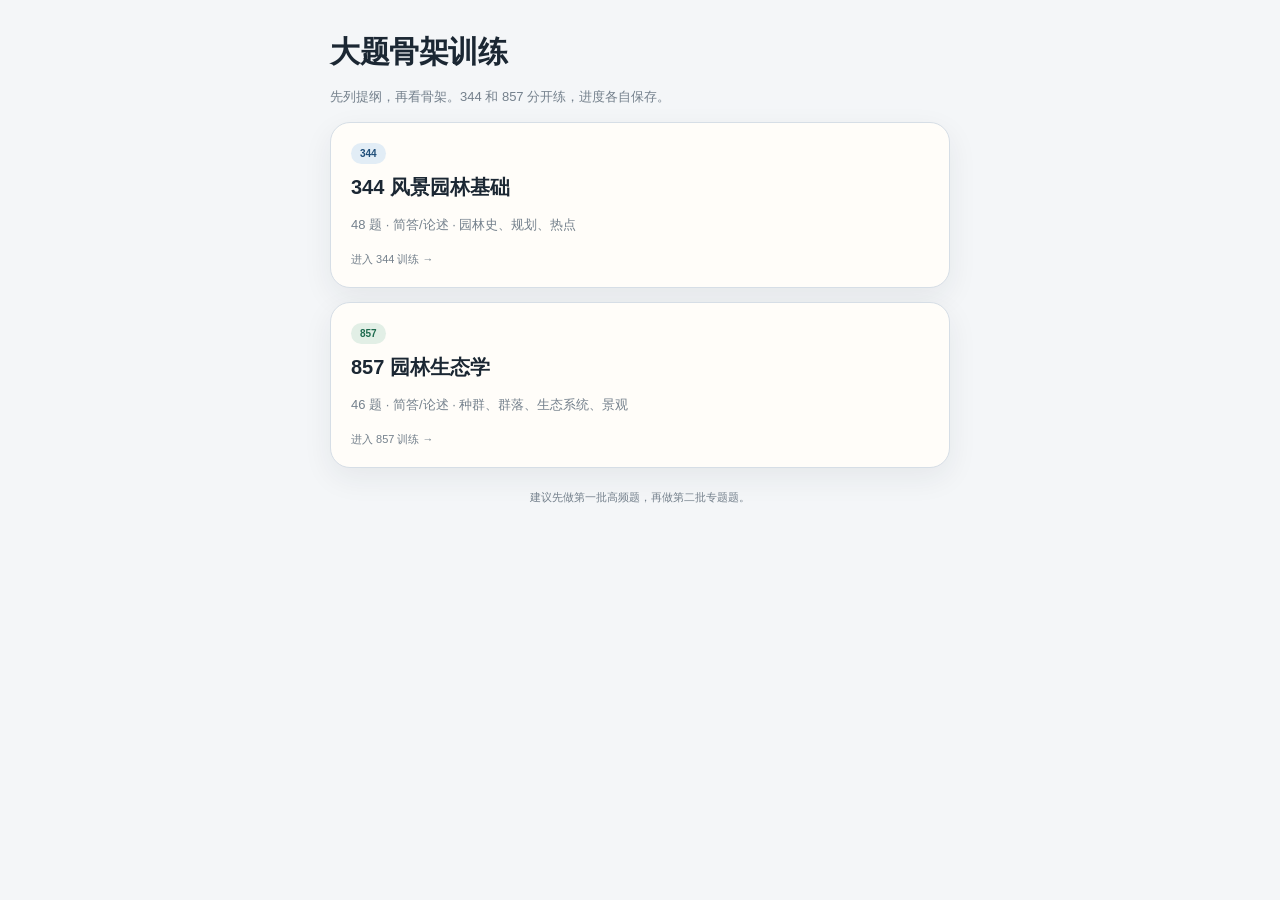
==== index.html @ 08ed9bfb "Add files via upload" ====
<!DOCTYPE html>
<html lang="zh-CN"><head><meta charset="UTF-8"><meta name="viewport" content="width=device-width,initial-scale=1"><title>344 / 857 大题骨架训练</title>
<style>
:root{--bg:#f4f6f8;--card:#fffdf9;--ink:#1b2733;--muted:#74808c;--line:#d6dee6}
*{box-sizing:border-box}body{margin:0;background:var(--bg);color:var(--ink);font-family:-apple-system,BlinkMacSystemFont,"PingFang SC","Microsoft YaHei",sans-serif;padding:32px 18px}
.wrap{max-width:620px;margin:0 auto}h1{font-size:30px;margin:0 0 6px;letter-spacing:-.5px}p{color:var(--muted);font-size:13px;line-height:1.7}
a.card{display:block;text-decoration:none;color:inherit;background:var(--card);border:1px solid var(--line);border-radius:20px;padding:20px;margin-top:14px;box-shadow:0 10px 30px rgba(28,42,54,.07)}
a.card:active{transform:scale(.995)}.tag{display:inline-block;font-size:10px;font-weight:800;padding:5px 9px;border-radius:99px;margin-bottom:10px}
.blue{color:#1f4e79;background:#e2edf6}.green{color:#1f6b4f;background:#e2efe6}.card h2{margin:0 0 4px;font-size:20px}.card small{color:var(--muted);font-size:11px}
.foot{margin-top:22px;font-size:11px;color:var(--muted);text-align:center}
</style></head><body><div class="wrap"><h1>大题骨架训练</h1><p>先列提纲，再看骨架。344 和 857 分开练，进度各自保存。</p>
<a class="card" href="./344/"><span class="tag blue">344</span><h2>344 风景园林基础</h2><p>48 题 · 简答/论述 · 园林史、规划、热点</p><small>进入 344 训练 →</small></a>
<a class="card" href="./857/"><span class="tag green">857</span><h2>857 园林生态学</h2><p>46 题 · 简答/论述 · 种群、群落、生态系统、景观</p><small>进入 857 训练 →</small></a>
<div class="foot">建议先做第一批高频题，再做第二批专题题。</div></div></body></html>
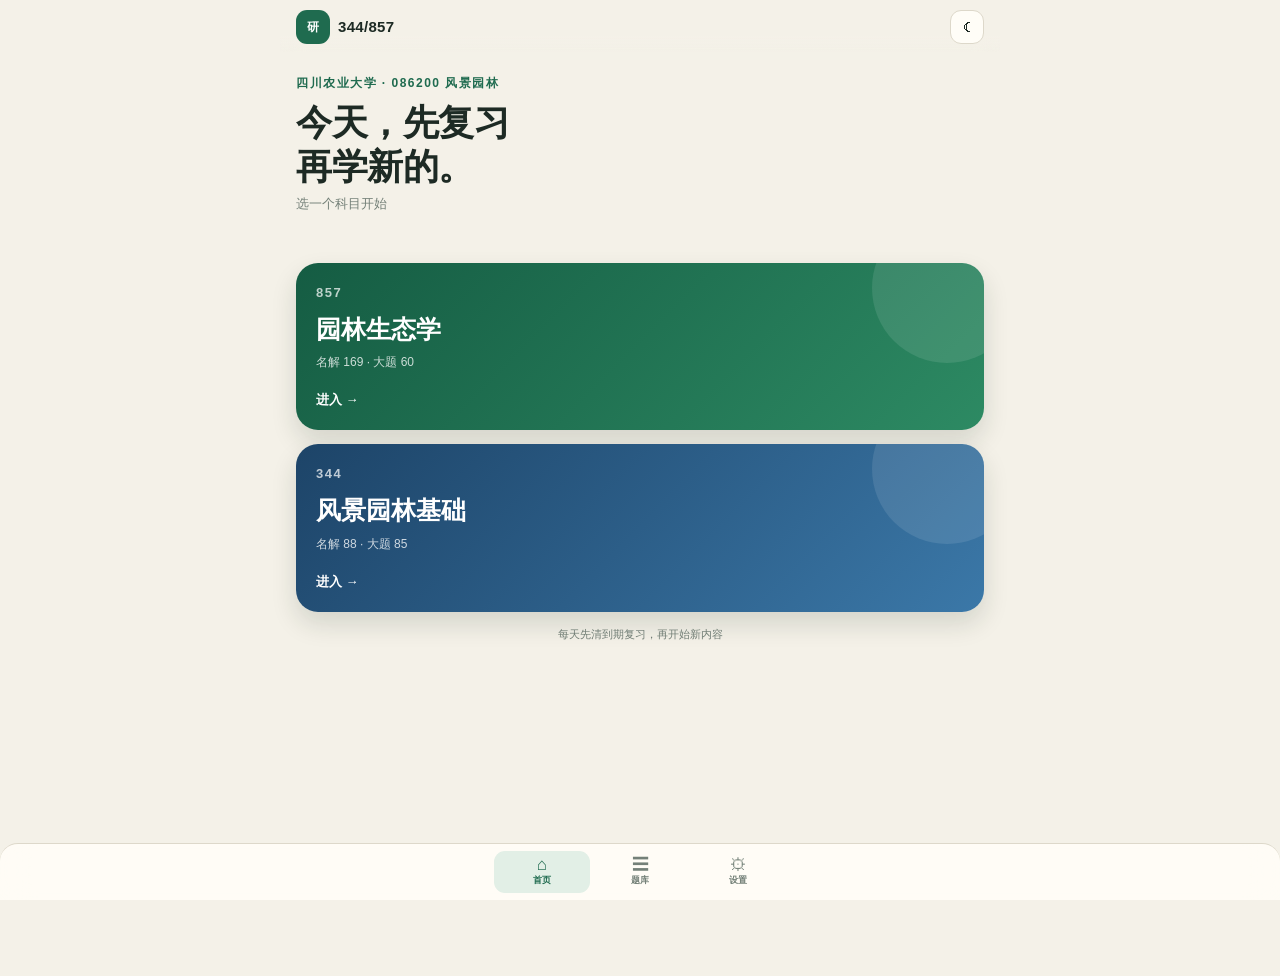
==== commit eef122a8: "Add files via upload" ====
--- a/index.html
+++ b/index.html
@@ -1,14 +1,177 @@
-<!DOCTYPE html>
-<html lang="zh-CN"><head><meta charset="UTF-8"><meta name="viewport" content="width=device-width,initial-scale=1"><title>344 / 857 大题骨架训练</title>
-<style>
-:root{--bg:#f4f6f8;--card:#fffdf9;--ink:#1b2733;--muted:#74808c;--line:#d6dee6}
-*{box-sizing:border-box}body{margin:0;background:var(--bg);color:var(--ink);font-family:-apple-system,BlinkMacSystemFont,"PingFang SC","Microsoft YaHei",sans-serif;padding:32px 18px}
-.wrap{max-width:620px;margin:0 auto}h1{font-size:30px;margin:0 0 6px;letter-spacing:-.5px}p{color:var(--muted);font-size:13px;line-height:1.7}
-a.card{display:block;text-decoration:none;color:inherit;background:var(--card);border:1px solid var(--line);border-radius:20px;padding:20px;margin-top:14px;box-shadow:0 10px 30px rgba(28,42,54,.07)}
-a.card:active{transform:scale(.995)}.tag{display:inline-block;font-size:10px;font-weight:800;padding:5px 9px;border-radius:99px;margin-bottom:10px}
-.blue{color:#1f4e79;background:#e2edf6}.green{color:#1f6b4f;background:#e2efe6}.card h2{margin:0 0 4px;font-size:20px}.card small{color:var(--muted);font-size:11px}
-.foot{margin-top:22px;font-size:11px;color:var(--muted);text-align:center}
-</style></head><body><div class="wrap"><h1>大题骨架训练</h1><p>先列提纲，再看骨架。344 和 857 分开练，进度各自保存。</p>
-<a class="card" href="./344/"><span class="tag blue">344</span><h2>344 风景园林基础</h2><p>48 题 · 简答/论述 · 园林史、规划、热点</p><small>进入 344 训练 →</small></a>
-<a class="card" href="./857/"><span class="tag green">857</span><h2>857 园林生态学</h2><p>46 题 · 简答/论述 · 种群、群落、生态系统、景观</p><small>进入 857 训练 →</small></a>
-<div class="foot">建议先做第一批高频题，再做第二批专题题。</div></div></body></html>+<!doctype html>
+<html lang="zh-CN">
+<head>
+  <meta charset="utf-8">
+  <meta name="viewport" content="width=device-width, initial-scale=1, viewport-fit=cover">
+  <meta name="theme-color" content="#1f6b4f">
+  <meta name="apple-mobile-web-app-capable" content="yes">
+  <meta name="apple-mobile-web-app-status-bar-style" content="default">
+  <meta name="apple-mobile-web-app-title" content="344/857 刷题">
+  <title>344/857 考研刷题</title>
+  <link rel="manifest" href="./manifest.webmanifest">
+  <link rel="icon" href="./icons/icon-192.png">
+  <link rel="apple-touch-icon" href="./icons/icon-180.png">
+  <link rel="stylesheet" href="./styles.css?v=2">
+</head>
+<body>
+  <div id="app">
+    <header class="topbar">
+      <div class="topbar-inner">
+        <button class="icon-btn back-btn hidden" id="backBtn" aria-label="返回">‹</button>
+        <div class="brand"><span class="brand-mark">研</span><span class="brand-text" id="brandText">344/857</span></div>
+        <button class="icon-btn" id="themeBtn" aria-label="切换主题">☾</button>
+      </div>
+    </header>
+
+    <main id="main">
+      <section class="screen active" id="screen-home">
+        <div class="hero">
+          <div class="hero-kicker">四川农业大学 · 086200 风景园林</div>
+          <h1>今天，先复习<br>再学新的。</h1>
+          <p class="hero-sub">选一个科目开始</p>
+        </div>
+        <div class="subject-grid">
+          <button class="subject-card s857" data-subject="857">
+            <div class="subject-code">857</div>
+            <div class="subject-name">园林生态学</div>
+            <div class="subject-meta">名解 169 · 大题 60</div>
+            <div class="subject-arrow">进入 →</div>
+          </button>
+          <button class="subject-card s344" data-subject="344">
+            <div class="subject-code">344</div>
+            <div class="subject-name">风景园林基础</div>
+            <div class="subject-meta">名解 88 · 大题 85</div>
+            <div class="subject-arrow">进入 →</div>
+          </button>
+        </div>
+        <div class="hero-note">每天先清到期复习，再开始新内容</div>
+      </section>
+
+      <section class="screen" id="screen-subject">
+        <div class="page-head"><div><div class="hero-kicker" id="subjKicker">科目</div><h1 id="subjTitle">科目</h1></div></div>
+        <div class="module-grid">
+          <button class="module-card" data-module="term">
+            <div class="module-icon">名</div>
+            <div class="module-name">名词解释</div>
+            <div class="module-desc" id="termMeta">每天 20 个 · 7 个一组</div>
+            <div class="module-arrow">进入 →</div>
+          </button>
+          <button class="module-card" data-module="big">
+            <div class="module-icon">答</div>
+            <div class="module-name">大题</div>
+            <div class="module-desc" id="bigMeta">简答 7 · 论述 3 · 综合 2</div>
+            <div class="module-arrow">进入 →</div>
+          </button>
+        </div>
+      </section>
+
+      <section class="screen" id="screen-dash">
+        <div class="page-head">
+          <div><div class="hero-kicker" id="dashKicker">科目 · 板块</div><h1 id="dashTitle">今天</h1></div>
+          <button class="text-btn" id="dashLibBtn">题库 ›</button>
+        </div>
+        <div class="today-card">
+          <div class="today-ring" id="dashRing"><div class="ring-inner"><strong id="dashDone">0</strong><span>/ <em id="dashTotal">0</em></span></div></div>
+          <div class="today-info">
+            <div class="today-row"><span>待复习</span><b id="dashDue">0</b></div>
+            <div class="today-row"><span>今日新内容</span><b id="dashNew">0</b></div>
+            <div class="today-row"><span>已完成</span><b id="dashPassed">0</b></div>
+          </div>
+        </div>
+        <button class="primary-btn wide" id="startBtn">开始今日学习 →</button>
+        <div class="hero-note" id="dashNote">先复习到期内容，再学新内容</div>
+        <div class="section-head"><h2>题库概览</h2><span class="muted" id="dashSummary"></span></div>
+        <div class="stat-grid">
+          <div class="stat-card"><span class="stat-num" id="dashTotalCount">0</span><span class="stat-label">总条目</span></div>
+          <div class="stat-card"><span class="stat-num" id="dashMastered">0</span><span class="stat-label">熟记</span></div>
+          <div class="stat-card"><span class="stat-num" id="dashDueCard">0</span><span class="stat-label">待复习</span></div>
+        </div>
+      </section>
+
+      <section class="screen" id="screen-study">
+        <div class="study-top">
+          <div class="study-meta"><span id="studyProgressText">0 / 0</span><span class="dot">·</span><span id="studyMode">今日学习</span></div>
+          <div class="progress-track"><div class="progress-fill" id="studyProgressBar"></div></div>
+        </div>
+        <div class="study-area" id="studyArea">
+          <article class="study-card">
+            <div class="card-top">
+              <span class="chapter-chip" id="studyChapter">—</span>
+              <div class="card-tools"><button class="icon-btn small" id="starBtn">☆</button></div>
+            </div>
+            <h1 class="study-term" id="studyTerm">—</h1>
+            <div class="answer-box hidden" id="answerBox">
+              <div class="answer-label">参考答案</div>
+              <div class="answer-text" id="studyAnswer"></div>
+            </div>
+            <textarea id="draft" class="draft" rows="3" placeholder="先自己说一遍（可不写）"></textarea>
+            <button class="primary-btn wide" id="revealBtn">显示答案</button>
+            <div class="rating hidden" id="rating">
+              <button class="rate forgot" data-rate="陌生"><b>陌生</b><span>明天复习</span></button>
+              <button class="rate fuzzy" data-rate="模糊"><b>模糊</b><span>明天复习</span></button>
+              <button class="rate remember" data-rate="记得"><b>记得</b><span>2 天后</span></button>
+              <button class="rate mastered" data-rate="熟记"><b>熟记</b><span>4 天后</span></button>
+            </div>
+          </article>
+        </div>
+        <div class="empty-state hidden" id="studyEmpty">
+          <div class="empty-icon">🌿</div>
+          <h2>今天这组完成了</h2>
+          <p id="emptyText">先复习，再学新内容。</p>
+          <button class="primary-btn" id="emptyHomeBtn">回到首页</button>
+        </div>
+      </section>
+
+      <section class="screen" id="screen-library">
+        <div class="page-head"><div><div class="hero-kicker" id="libKicker">题库</div><h1 id="libTitle">题库</h1></div><span class="muted" id="libraryCount">0</span></div>
+        <div class="search-wrap"><span class="search-icon">⌕</span><input id="searchInput" placeholder="搜索题目 / 关键词"></div>
+        <div class="chips" id="catChips">
+          <button class="chip active" data-cat="all">全部</button>
+          <button class="chip" data-cat="重点">重点</button>
+          <button class="chip" data-cat="了解">了解</button>
+        </div>
+        <div class="term-list" id="libraryList"></div>
+      </section>
+
+      <section class="screen" id="screen-settings">
+        <div class="page-head"><div><div class="hero-kicker">设置</div><h1>数据与显示</h1></div></div>
+        <div class="settings-card">
+          <button class="settings-row" id="themeRow"><span>深色模式</span><b id="themeState">关</b></button>
+          <button class="settings-row" id="resetProgress"><span>重置全部进度</span><b>清空</b></button>
+          <button class="settings-row" id="resetEdits"><span>恢复原答案</span><b>恢复</b></button>
+        </div>
+        <div class="hero-note">进度只存在本机浏览器；换设备不会同步。</div>
+      </section>
+    </main>
+
+    <nav class="tabbar">
+      <button class="tab active" data-goto="home"><span>⌂</span><b>首页</b></button>
+      <button class="tab" data-goto="library"><span>☰</span><b>题库</b></button>
+      <button class="tab" data-goto="settings"><span>⚙</span><b>设置</b></button>
+    </nav>
+
+    <div class="summary hidden" id="summary">
+      <div class="summary-card">
+        <div class="summary-head"><div><div class="summary-kicker">本组小结</div><h2>这 7 个词，先过一遍</h2></div><span class="summary-count" id="summaryCount">7 个</span></div>
+        <p class="summary-tip">点答案显示，再点遮住；长按答案可编辑。红色词需要补练。</p>
+        <div class="summary-list" id="summaryList"></div>
+        <button class="primary-btn wide" id="summaryContinue">继续下一组</button>
+      </div>
+    </div>
+
+    <div class="modal hidden" id="modal">
+      <div class="modal-backdrop" data-close="modal"></div>
+      <div class="modal-card">
+        <div class="modal-top"><span class="chapter-chip" id="modalChapter">—</span><button class="icon-btn" data-close="modal">×</button></div>
+        <h2 id="modalTerm">—</h2>
+        <div class="modal-answer" id="modalAnswer"></div>
+        <div class="modal-actions"><button class="secondary-btn" id="modalStar">☆ 收藏</button></div>
+      </div>
+    </div>
+
+    <div class="toast" id="toast"></div>
+  </div>
+  <script src="./data.js"></script>
+  <script src="./app.js"></script>
+</body>
+</html>
--- a/styles.css
+++ b/styles.css
@@ -0,0 +1,387 @@
+:root {
+  --bg: #f4f1e8;
+  --bg-2: #ebe6d8;
+  --card: #fffdf7;
+  --ink: #1d2a24;
+  --muted: #748078;
+  --line: #ddd8ca;
+  --green: #1f6b4f;
+  --green-2: #2f8a66;
+  --green-soft: #e2efe6;
+  --gold: #b8893b;
+  --gold-soft: #f4ead6;
+  --danger: #b4473d;
+  --shadow: 0 10px 30px rgba(36, 48, 40, .08);
+  --radius: 20px;
+}
+body.dark {
+  --bg: #121815;
+  --bg-2: #1a231e;
+  --card: #1c2621;
+  --ink: #e8eee9;
+  --muted: #9aa79f;
+  --line: #2d3b34;
+  --green: #6fc39c;
+  --green-2: #8bd4b0;
+  --green-soft: #20382d;
+  --gold: #d2a55f;
+  --gold-soft: #332a1b;
+  --danger: #e07a6f;
+  --shadow: 0 10px 30px rgba(0, 0, 0, .28);
+}
+* { box-sizing: border-box; -webkit-tap-highlight-color: transparent; }
+html, body { margin: 0; padding: 0; }
+body {
+  font-family: -apple-system, BlinkMacSystemFont, "PingFang SC", "Hiragino Sans GB", "Microsoft YaHei", sans-serif;
+  background: var(--bg);
+  color: var(--ink);
+  line-height: 1.55;
+  min-height: 100dvh;
+  padding-bottom: calc(76px + env(safe-area-inset-bottom));
+}
+button, input, select, textarea { font: inherit; color: inherit; }
+button { border: 0; background: none; cursor: pointer; }
+.hidden { display: none !important; }
+.muted { color: var(--muted); font-size: 12px; }
+
+#app { max-width: 720px; margin: 0 auto; min-height: 100dvh; }
+
+/* top bar */
+.topbar {
+  position: sticky; top: 0; z-index: 30;
+  padding: max(10px, env(safe-area-inset-top)) 16px 8px;
+  background: linear-gradient(var(--bg) 70%, transparent);
+  backdrop-filter: blur(12px);
+}
+.topbar-inner { display: flex; align-items: center; gap: 10px; }
+.brand { display: flex; align-items: center; gap: 8px; flex: 1; min-width: 0; }
+.brand-mark {
+  display: inline-grid; place-items: center;
+  width: 34px; height: 34px; border-radius: 11px;
+  background: var(--green); color: #fff; font-weight: 800; font-size: 12px; letter-spacing: .3px;
+}
+.brand-text { font-weight: 700; font-size: 15px; letter-spacing: .3px; }
+.top-actions { display: flex; align-items: center; gap: 8px; }
+.streak-pill {
+  font-size: 11px; color: var(--gold); background: var(--gold-soft);
+  padding: 5px 9px; border-radius: 999px; white-space: nowrap;
+}
+.icon-btn {
+  width: 34px; height: 34px; border-radius: 11px; display: inline-grid; place-items: center;
+  color: var(--ink); background: var(--card); border: 1px solid var(--line);
+}
+.icon-btn.small { width: 30px; height: 30px; font-size: 14px; }
+.back-btn { font-size: 24px; line-height: 1; padding-bottom: 4px; }
+
+main { padding: 4px 16px 24px; }
+.screen { display: none; animation: fade .18s ease; }
+.screen.active { display: block; }
+@keyframes fade { from { opacity: 0; transform: translateY(4px); } to { opacity: 1; transform: none; } }
+
+/* hero */
+.hero { padding: 18px 0 10px; }
+.hero-kicker { color: var(--green); font-size: 12px; font-weight: 700; letter-spacing: 1.5px; text-transform: uppercase; }
+.hero h1 { font-size: 30px; line-height: 1.22; letter-spacing: -.5px; margin: 8px 0 6px; font-weight: 800; }
+.hero-sub { color: var(--muted); font-size: 13px; margin: 0 0 18px; }
+.today-card {
+  display: flex; align-items: center; gap: 18px;
+  background: var(--card); border: 1px solid var(--line);
+  border-radius: var(--radius); padding: 18px; box-shadow: var(--shadow);
+}
+.today-ring {
+  width: 94px; height: 94px; border-radius: 50%; flex: 0 0 auto;
+  background: conic-gradient(var(--green) var(--p, 0%), var(--green-soft) 0);
+  display: grid; place-items: center; position: relative;
+}
+.today-ring::after { content: ""; position: absolute; inset: 8px; border-radius: 50%; background: var(--card); }
+.ring-inner { position: relative; z-index: 1; display: flex; align-items: baseline; gap: 3px; }
+.ring-inner strong { font-size: 26px; line-height: 1; }
+.ring-inner span { font-size: 12px; color: var(--muted); }
+.ring-inner em { font-style: normal; }
+.today-info { flex: 1; min-width: 0; }
+.today-row { display: flex; align-items: center; justify-content: space-between; padding: 5px 0; font-size: 13px; color: var(--muted); border-bottom: 1px dashed var(--line); }
+.today-row:last-child { border-bottom: 0; }
+.today-row b { color: var(--ink); font-size: 15px; }
+
+.primary-btn {
+  background: var(--green); color: #fff; border-radius: 14px; padding: 13px 18px;
+  font-weight: 700; font-size: 15px; display: inline-flex; align-items: center; justify-content: center; gap: 8px;
+  box-shadow: 0 6px 16px rgba(31, 107, 79, .2);
+}
+.primary-btn:active { transform: scale(.99); }
+.primary-btn.wide { width: 100%; margin-top: 14px; }
+.cat-row { display: grid; grid-template-columns: 1fr 1fr; gap: 9px; margin-top: 10px; }
+.cat-btn { background: var(--card); border: 1px solid var(--line); border-radius: 13px; padding: 10px 12px; display: flex; align-items: center; justify-content: space-between; }
+.cat-btn b { font-size: 12px; }
+.cat-btn span { font-size: 11px; color: var(--muted); }
+.cat-btn.key b { color: var(--danger); }
+.cat-btn.know b { color: var(--green); }
+.secondary-btn {
+  background: var(--card); border: 1px solid var(--line); color: var(--ink);
+  border-radius: 13px; padding: 11px 16px; font-weight: 600; font-size: 13px;
+}
+.hero-note { text-align: center; color: var(--muted); font-size: 11px; margin-top: 10px; }
+
+.section-head { display: flex; align-items: baseline; justify-content: space-between; margin: 26px 0 10px; }
+.section-head h2 { font-size: 15px; margin: 0; font-weight: 700; }
+.text-btn { color: var(--green); font-size: 12px; font-weight: 600; padding: 4px; }
+
+.stat-grid { display: grid; grid-template-columns: repeat(3, 1fr); gap: 10px; }
+.stat-card {
+  background: var(--card); border: 1px solid var(--line); border-radius: 16px;
+  padding: 14px 12px; display: flex; flex-direction: column; gap: 2px;
+}
+.stat-num { font-size: 22px; font-weight: 800; letter-spacing: -.5px; }
+.stat-label { font-size: 11px; color: var(--muted); }
+
+.chapter-list { display: flex; flex-direction: column; gap: 9px; }
+.chapter-item { background: var(--card); border: 1px solid var(--line); border-radius: 14px; padding: 11px 13px; }
+.chapter-line { display: flex; justify-content: space-between; gap: 10px; font-size: 12px; margin-bottom: 7px; }
+.chapter-line span:first-child { font-weight: 600; overflow: hidden; text-overflow: ellipsis; white-space: nowrap; }
+.chapter-line span:last-child { color: var(--muted); white-space: nowrap; }
+.mini-track { height: 5px; border-radius: 99px; background: var(--green-soft); overflow: hidden; }
+.mini-fill { height: 100%; border-radius: 99px; background: var(--green); }
+
+/* study */
+.study-top { padding: 8px 0 12px; }
+.study-meta { display: flex; align-items: center; gap: 6px; font-size: 12px; color: var(--muted); margin-bottom: 8px; }
+.dot { opacity: .5; }
+.progress-track { height: 6px; border-radius: 99px; background: var(--bg-2); overflow: hidden; }
+.progress-fill { height: 100%; width: 0; background: var(--green); border-radius: 99px; transition: width .2s; }
+.study-area { display: flex; justify-content: center; }
+.study-card {
+  width: 100%; background: var(--card); border: 1px solid var(--line);
+  border-radius: 24px; padding: 20px 18px 14px; box-shadow: var(--shadow);
+}
+.card-top { display: flex; align-items: center; justify-content: space-between; gap: 10px; }
+.chapter-chip {
+  display: inline-block; max-width: 70%; overflow: hidden; text-overflow: ellipsis; white-space: nowrap;
+  font-size: 10px; font-weight: 700; color: var(--green);
+  background: var(--green-soft); padding: 5px 9px; border-radius: 999px; letter-spacing: .2px;
+}
+.card-tools { display: flex; gap: 6px; }
+.study-term { font-size: 30px; line-height: 1.28; letter-spacing: -.6px; margin: 28px 0 18px; font-weight: 800; word-break: break-word; }
+.draft {
+  width: 100%; resize: none; border: 1px dashed var(--line); background: transparent;
+  border-radius: 13px; padding: 11px 12px; font-size: 13px; line-height: 1.6;
+  outline: none; min-height: 74px;
+}
+.draft:focus { border-color: var(--green); background: var(--green-soft); }
+.answer-box {
+  background: var(--green-soft); border-radius: 15px; padding: 14px;
+  margin-bottom: 12px;
+}
+.answer-label { font-size: 10px; font-weight: 700; letter-spacing: 1px; color: var(--green); margin-bottom: 6px; }
+.answer-text { font-size: 14px; line-height: 1.75; }
+.answer-imp { margin-top: 9px; font-size: 11px; color: var(--gold); }
+.answer-note {
+  margin-top: 10px; padding-top: 9px; border-top: 1px dashed rgba(31, 107, 79, .25);
+  font-size: 11px; line-height: 1.6; color: var(--muted);
+}
+.rating { display: grid; grid-template-columns: repeat(2, 1fr); gap: 8px; margin-top: 10px; }
+.rate {
+  border-radius: 13px; padding: 10px 6px; display: flex; flex-direction: column; gap: 1px;
+  border: 1px solid var(--line); background: var(--bg);
+}
+.rate b { font-size: 13px; }
+.rate span { font-size: 9px; color: var(--muted); }
+.rate.forgot b { color: var(--danger); }
+.rate.fuzzy b { color: var(--gold); }
+.rate.remember b { color: var(--green); }
+.rate.mastered b { color: var(--green); }
+.term-fail { color: var(--danger) !important; }
+.answer-text.editing { outline: 2px dashed var(--green); border-radius: 6px; padding: 4px; }
+.summary { position: fixed; inset: 0; z-index: 60; background: rgba(16, 24, 20, .55); display: flex; align-items: center; justify-content: center; padding: 14px; }
+.summary-card { background: var(--card); border: 1px solid var(--line); border-radius: 20px; width: min(560px, 100%); max-height: 92vh; overflow: auto; padding: 18px; box-shadow: 0 24px 60px rgba(0,0,0,.25); }
+.summary-head { display: flex; align-items: flex-start; justify-content: space-between; gap: 12px; }
+.summary-kicker { font-size: 10px; letter-spacing: .14em; color: var(--green); font-weight: 700; }
+.summary-head h2 { margin: 4px 0 0; font-size: 19px; }
+.summary-count { font-size: 11px; color: var(--muted); border: 1px solid var(--line); border-radius: 999px; padding: 4px 9px; }
+.summary-tip { color: var(--muted); font-size: 10px; line-height: 1.5; margin: 8px 0 12px; }
+.summary-list { display: flex; flex-direction: column; gap: 7px; margin-bottom: 14px; }
+.summary-item { display: grid; grid-template-columns: minmax(90px, .9fr) 1.4fr; gap: 8px; align-items: center; border-bottom: 1px dashed var(--line); padding-bottom: 7px; }
+.summary-term { font-size: 12px; font-weight: 700; line-height: 1.4; }
+.fail-tag { display: block; width: fit-content; margin-top: 3px; font-size: 8px; font-weight: 500; color: var(--danger); border: 1px solid currentColor; border-radius: 999px; padding: 1px 5px; }
+.summary-answer { text-align: left; font-family: inherit; font-size: 10px; line-height: 1.5; color: var(--text); background: var(--bg); border: 1px solid var(--line); border-radius: 9px; padding: 7px 9px; }
+.summary-answer.covered { color: transparent; background: repeating-linear-gradient(135deg, var(--line), var(--line) 4px, var(--bg) 4px, var(--bg) 8px); user-select: none; }
+.summary-answer.editing { color: var(--text); background: var(--bg); outline: 2px dashed var(--green); }
+.card-foot { display: flex; justify-content: space-between; margin-top: 12px; }
+
+.empty-state { text-align: center; padding: 64px 20px; }
+.empty-icon { font-size: 44px; margin-bottom: 10px; }
+.empty-state h2 { margin: 0 0 6px; font-size: 20px; }
+.empty-state p { color: var(--muted); font-size: 13px; margin: 0 0 18px; }
+
+/* library */
+.library-head { display: flex; align-items: baseline; justify-content: space-between; padding: 14px 0 12px; }
+.library-head h1 { font-size: 28px; margin: 0; letter-spacing: -.5px; }
+.search-wrap {
+  position: relative; display: flex; align-items: center;
+  background: var(--card); border: 1px solid var(--line); border-radius: 14px;
+  padding: 0 12px; margin-bottom: 10px;
+}
+.search-icon { color: var(--muted); font-size: 18px; margin-right: 8px; }
+.search-wrap input { flex: 1; border: 0; outline: none; background: transparent; padding: 12px 0; font-size: 13px; }
+.chips { display: flex; gap: 7px; overflow-x: auto; padding: 2px 0 12px; scrollbar-width: none; }
+.chips::-webkit-scrollbar { display: none; }
+.chip {
+  flex: 0 0 auto; font-size: 11px; padding: 7px 11px; border-radius: 999px;
+  background: var(--card); border: 1px solid var(--line); color: var(--muted);
+}
+.chip.active { background: var(--green); border-color: var(--green); color: #fff; font-weight: 600; }
+.term-list { display: flex; flex-direction: column; gap: 8px; }
+.term-item {
+  display: flex; align-items: center; gap: 10px; text-align: left;
+  background: var(--card); border: 1px solid var(--line); border-radius: 14px; padding: 12px 13px;
+}
+.term-left { flex: 1; min-width: 0; }
+.term-name { font-size: 14px; font-weight: 700; display: flex; align-items: center; gap: 6px; }
+.term-sub { font-size: 10px; color: var(--muted); margin-top: 2px; overflow: hidden; text-overflow: ellipsis; white-space: nowrap; }
+.status-dot { width: 7px; height: 7px; border-radius: 50%; background: var(--line); flex: 0 0 auto; }
+.status-dot.mastered { background: var(--green); }
+.status-dot.learning { background: var(--gold); }
+.status-dot.fuzzy { background: var(--danger); }
+.term-fav { color: var(--gold); font-size: 14px; }
+.empty-list { text-align: center; color: var(--muted); font-size: 13px; padding: 40px 0; }
+
+/* stats */
+.stat-hero {
+  display: grid; grid-template-columns: repeat(3, 1fr); gap: 10px;
+  background: var(--green); color: #fff; border-radius: 20px; padding: 18px 12px;
+  margin-bottom: 14px;
+}
+.stat-hero > div { display: flex; flex-direction: column; align-items: center; gap: 2px; }
+.stat-hero-num { font-size: 26px; font-weight: 800; }
+.stat-hero-label { font-size: 10px; opacity: .8; }
+.panel { background: var(--card); border: 1px solid var(--line); border-radius: 18px; padding: 15px; margin-bottom: 12px; }
+.panel-head { display: flex; justify-content: space-between; align-items: baseline; margin-bottom: 12px; }
+.panel-head h2 { font-size: 14px; margin: 0; }
+.week-chart { display: flex; align-items: flex-end; gap: 8px; height: 120px; padding-top: 8px; }
+.week-col { flex: 1; display: flex; flex-direction: column; align-items: center; gap: 5px; height: 100%; justify-content: flex-end; }
+.week-bar { width: 100%; max-width: 26px; background: var(--green-soft); border-radius: 7px 7px 3px 3px; position: relative; min-height: 4px; }
+.week-bar i { position: absolute; left: 0; right: 0; bottom: 0; background: var(--green); border-radius: 7px 7px 3px 3px; }
+.week-num { font-size: 9px; color: var(--muted); }
+.week-day { font-size: 9px; color: var(--muted); }
+.bar-list { display: flex; flex-direction: column; gap: 9px; }
+.bar-row { display: grid; grid-template-columns: 58px 1fr 28px; align-items: center; gap: 8px; font-size: 11px; }
+.bar { height: 7px; background: var(--bg-2); border-radius: 99px; overflow: hidden; }
+.bar i { display: block; height: 100%; background: var(--green); border-radius: 99px; }
+.bar-row b { text-align: right; font-size: 11px; }
+
+/* settings */
+.setting-group { background: var(--card); border: 1px solid var(--line); border-radius: 16px; margin-bottom: 12px; overflow: hidden; }
+.setting-row, .setting-action {
+  display: flex; align-items: center; justify-content: space-between; gap: 12px;
+  padding: 14px; border-bottom: 1px solid var(--line); width: 100%; text-align: left;
+}
+.setting-row:last-child, .setting-action:last-child { border-bottom: 0; }
+.setting-row span, .setting-action span:first-child { display: flex; flex-direction: column; gap: 1px; }
+.setting-row b, .setting-action b { font-size: 13px; font-weight: 600; }
+.setting-row small, .setting-action small { font-size: 10px; color: var(--muted); }
+.setting-row select { border: 1px solid var(--line); border-radius: 9px; background: var(--bg); padding: 6px 8px; font-size: 11px; }
+.setting-action { color: var(--ink); }
+.setting-action > span:last-child { color: var(--muted); font-size: 18px; }
+.setting-action.danger b { color: var(--danger); }
+.switch { appearance: none; width: 42px; height: 24px; border-radius: 99px; background: var(--bg-2); position: relative; transition: .2s; }
+.switch::after { content: ""; position: absolute; width: 18px; height: 18px; border-radius: 50%; background: #fff; top: 3px; left: 3px; transition: .2s; box-shadow: 0 1px 3px rgba(0,0,0,.2); }
+.switch:checked { background: var(--green); }
+.switch:checked::after { left: 21px; }
+.about { color: var(--muted); font-size: 11px; padding: 4px 4px 20px; }
+.about p { margin: 4px 0; }
+
+/* tabbar */
+.tabbar {
+  position: fixed; left: 0; right: 0; bottom: 0; z-index: 40;
+  display: flex; justify-content: center; gap: 2px;
+  background: color-mix(in srgb, var(--card) 92%, transparent);
+  border-top: 1px solid var(--line);
+  padding: 7px 8px calc(7px + env(safe-area-inset-bottom));
+  backdrop-filter: blur(16px);
+}
+.tab {
+  flex: 1; max-width: 96px; display: flex; flex-direction: column; align-items: center; gap: 1px;
+  color: var(--muted); padding: 5px 2px; border-radius: 11px;
+}
+.tab span { font-size: 17px; line-height: 1; }
+.tab b { font-size: 9px; font-weight: 600; }
+.tab.active { color: var(--green); background: var(--green-soft); }
+
+/* modal */
+.modal { position: fixed; inset: 0; z-index: 60; display: flex; align-items: flex-end; justify-content: center; }
+.modal-backdrop { position: absolute; inset: 0; background: rgba(10, 18, 14, .5); backdrop-filter: blur(2px); }
+.modal-card {
+  position: relative; width: 100%; max-width: 720px; max-height: 82dvh; overflow-y: auto;
+  background: var(--card); border-radius: 24px 24px 0 0; padding: 20px 18px calc(20px + env(safe-area-inset-bottom));
+  animation: slideUp .2s ease;
+}
+@keyframes slideUp { from { transform: translateY(16px); opacity: .6; } to { transform: none; opacity: 1; } }
+.modal-top { display: flex; align-items: center; justify-content: space-between; }
+.modal-card h2 { font-size: 24px; margin: 16px 0 10px; line-height: 1.3; }
+.modal-answer-head { display: flex; align-items: center; justify-content: space-between; margin-bottom: 6px; font-size: 10px; font-weight: 700; letter-spacing: 1px; color: var(--green); }
+.modal-answer { font-size: 14px; line-height: 1.8; color: var(--ink); }
+.modal-note {
+  margin-top: 12px; padding: 10px 12px; border-radius: 10px;
+  background: var(--bg); color: var(--muted); font-size: 11px; line-height: 1.6;
+}
+.modal-actions { display: flex; gap: 9px; margin-top: 18px; }
+.modal-actions > * { flex: 1; }
+
+/* toast */
+.toast {
+  position: fixed; left: 50%; bottom: calc(86px + env(safe-area-inset-bottom)); transform: translateX(-50%) translateY(8px);
+  background: rgba(24, 34, 28, .92); color: #fff; font-size: 12px; padding: 8px 14px; border-radius: 999px;
+  opacity: 0; pointer-events: none; transition: .2s; z-index: 80; white-space: nowrap; max-width: 86vw; overflow: hidden; text-overflow: ellipsis;
+}
+.toast.show { opacity: 1; transform: translateX(-50%) translateY(0); }
+
+@media (min-width: 680px) {
+  .hero h1 { font-size: 36px; }
+  .study-term { font-size: 36px; }
+  .tabbar { border-radius: 18px 18px 0 0; }
+}
+
+
+/* unified */
+.subject-grid { display:grid; gap:12px; margin:18px 0 14px; }
+.subject-card { text-align:left; border:1px solid var(--line); background:var(--card); border-radius:20px; padding:18px; position:relative; overflow:hidden; }
+.subject-card:after { content:""; position:absolute; right:-24px; top:-28px; width:120px; height:120px; border-radius:50%; background:var(--green-soft); opacity:.8; }
+.subject-code { font-size:12px; letter-spacing:.12em; color:var(--muted); font-weight:700; }
+.subject-name { font-size:22px; font-weight:800; margin:5px 0 4px; }
+.subject-meta { font-size:11px; color:var(--muted); }
+.subject-arrow { margin-top:14px; color:var(--green); font-size:12px; font-weight:700; }
+.module-grid { display:grid; gap:12px; margin-top:16px; }
+.module-card { text-align:left; border:1px solid var(--line); background:var(--card); border-radius:18px; padding:16px; }
+.module-icon { width:34px; height:34px; display:grid; place-items:center; border-radius:10px; background:var(--green-soft); color:var(--green); font-weight:800; margin-bottom:8px; }
+.module-name { font-size:18px; font-weight:800; }
+.module-desc { font-size:11px; color:var(--muted); margin-top:3px; line-height:1.5; }
+.module-arrow { color:var(--green); font-size:12px; font-weight:700; margin-top:10px; }
+.page-head { display:flex; align-items:flex-start; justify-content:space-between; gap:10px; margin:4px 0 10px; }
+.page-head h1 { margin:4px 0 0; font-size:25px; }
+.term-fail { color:var(--danger)!important; }
+#studyTerm { overflow-wrap:anywhere; }
+#studyTerm.big-term { font-size:20px; line-height:1.5; }
+.ans-point { margin:0 0 7px; }
+.ans-pit { margin-top:8px; color:var(--danger); font-size:10px; }
+.settings-card { background:var(--card); border:1px solid var(--line); border-radius:16px; overflow:hidden; margin-top:12px; }
+.settings-row { width:100%; display:flex; justify-content:space-between; align-items:center; padding:15px 14px; border:0; border-bottom:1px solid var(--line); background:transparent; font-family:inherit; font-size:13px; color:var(--text); text-align:left; }
+.settings-row:last-child { border-bottom:0; }
+.settings-row b { color:var(--muted); font-size:11px; }
+
+
+/* prominent selection blocks */
+.subject-grid { gap: 14px; margin: 20px 0 14px; }
+.subject-card { min-height: 150px; border: 0; border-radius: 22px; padding: 20px; box-shadow: 0 12px 26px rgba(20,40,30,.14); }
+.subject-card.s857 { background: linear-gradient(135deg, #155c43 0%, #2d8a63 100%); color: #fff; }
+.subject-card.s344 { background: linear-gradient(135deg, #1d4468 0%, #3b78a8 100%); color: #fff; }
+.subject-card:after { background: rgba(255,255,255,.13); width: 150px; height: 150px; right: -38px; top: -50px; }
+.subject-code { color: rgba(255,255,255,.72); font-size: 13px; }
+.subject-name { color: #fff; font-size: 25px; margin: 7px 0 5px; }
+.subject-meta { color: rgba(255,255,255,.78); font-size: 12px; }
+.subject-arrow { color: #fff; font-size: 13px; margin-top: 18px; }
+.module-grid { gap: 14px; margin-top: 18px; }
+.module-card { min-height: 132px; border: 0; border-radius: 20px; padding: 18px; box-shadow: 0 10px 22px rgba(20,40,30,.12); color: #fff; }
+.module-card[data-module=term] { background: linear-gradient(135deg, #155c43 0%, #2d8a63 100%); }
+.module-card[data-module=big] { background: linear-gradient(135deg, #8a4a1e 0%, #c07a36 100%); }
+.module-icon { background: rgba(255,255,255,.18); color: #fff; }
+.module-name { color: #fff; font-size: 20px; }
+.module-desc, .module-arrow { color: rgba(255,255,255,.82); }
